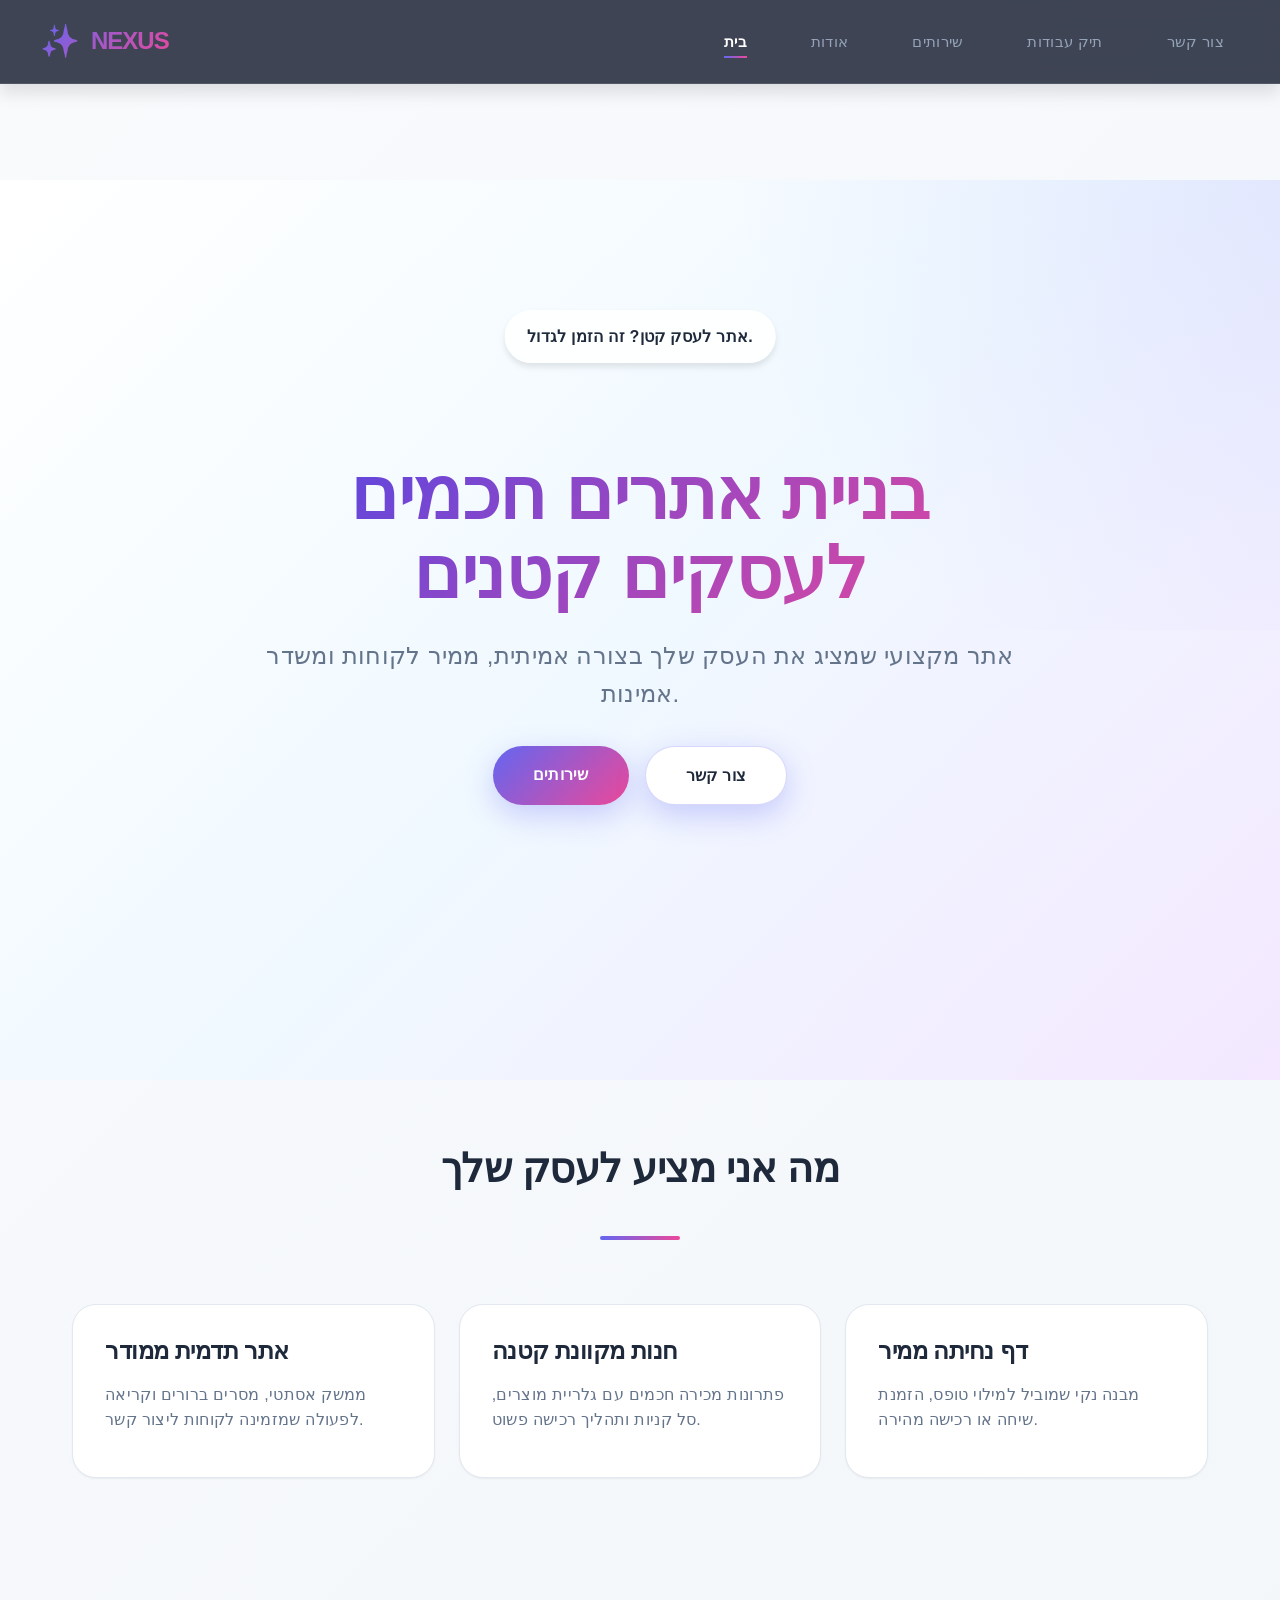
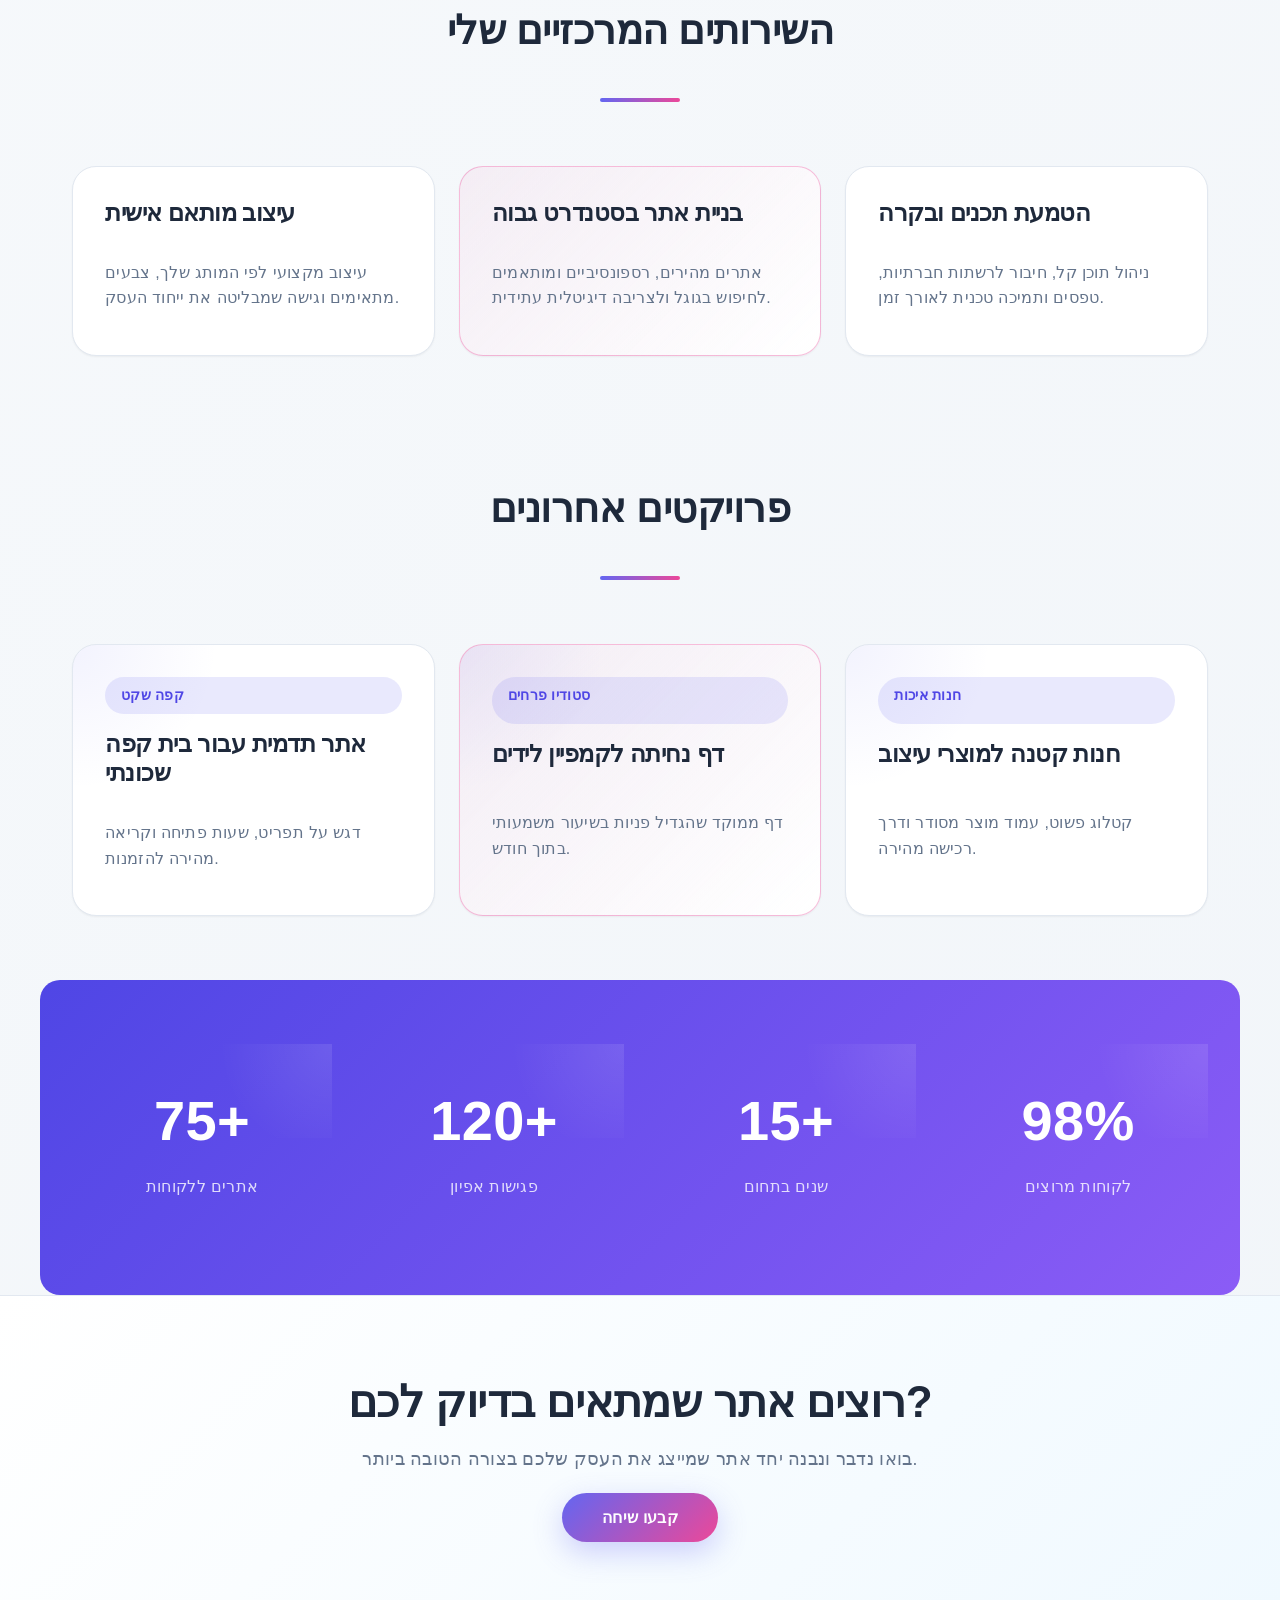
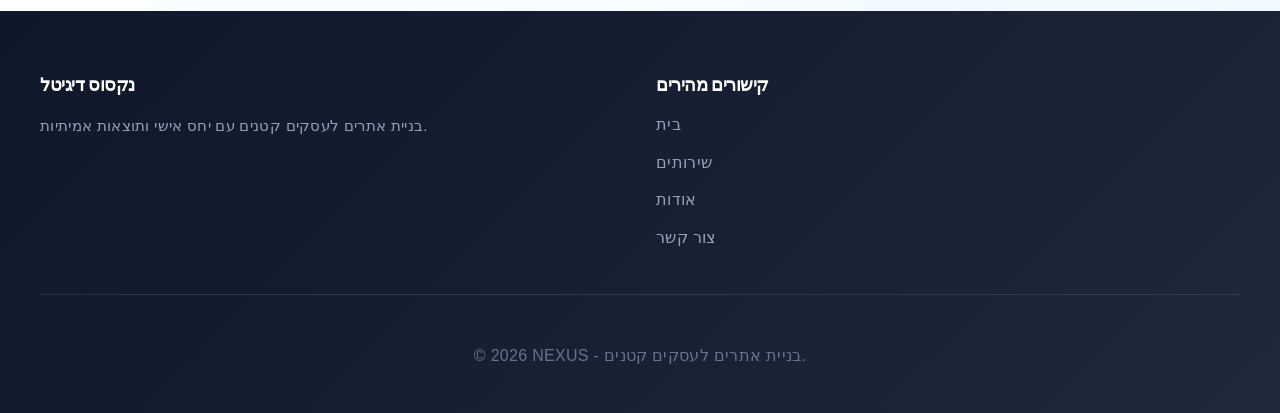
==== index.html @ fec9509f "העלאת הקוד החדש שלי" ====
﻿<!DOCTYPE html>
<html lang="he">
<head>
  <meta charset="UTF-8">
  <meta name="viewport" content="width=device-width, initial-scale=1.0">
  <title>נקסוס דיגיטל - בניית אתרים לעסקים קטנים</title>
  <link rel="stylesheet" href="a.css">
  <link rel="stylesheet" href="pages.css">
  <script defer src="script.js"></script>
</head>
<body>
  <header class="navbar">
    <div class="navbar-container">
      <div class="navbar-logo">
        <span class="logo-icon">✨</span>
        <span class="logo-text">NEXUS</span>
      </div>
      <nav class="nav-menu">
        <div class="nav-item"><a href="index.html" class="nav-link">בית</a></div>
        <div class="nav-item"><a href="about.html" class="nav-link">אודות</a></div>
        <div class="nav-item"><a href="services.html" class="nav-link">שירותים</a></div>
        <div class="nav-item"><a href="portfolio.html" class="nav-link">תיק עבודות</a></div>
        <div class="nav-item"><a href="contact.html" class="nav-link">צור קשר</a></div>
      </nav>
    </div>
  </header>

  <main class="page-content">
    <section class="hero" id="home">
      <div class="hero-content">
        <h1 class="hero-title">בניית אתרים חכמים לעסקים קטנים</h1>
        <p class="hero-subtitle">אתר מקצועי שמציג את העסק שלך בצורה אמיתית, ממיר לקוחות ומשדר אמינות.</p>
        <div class="hero-actions">
          <a href="services.html" class="hero-button">שירותים</a>
          <a href="contact.html" class="hero-button secondary">צור קשר</a>
        </div>
      </div>
      <div class="hero-badge">אתר לעסק קטן? זה הזמן לגדול.</div>
    </section>

    <section class="about-overview" id="about">
      <div class="section-title">
        <h2>מה אני מציע לעסק שלך</h2>
        <div class="title-underline"></div>
      </div>
      <div class="about-grid">
        <article class="intro-card">
          <h3>אתר תדמית ממודר</h3>
          <p>ממשק אסתטי, מסרים ברורים וקריאה לפעולה שמזמינה לקוחות ליצור קשר.</p>
        </article>
        <article class="intro-card">
          <h3>חנות מקוונת קטנה</h3>
          <p>פתרונות מכירה חכמים עם גלריית מוצרים, סל קניות ותהליך רכישה פשוט.</p>
        </article>
        <article class="intro-card">
          <h3>דף נחיתה ממיר</h3>
          <p>מבנה נקי שמוביל למילוי טופס, הזמנת שיחה או רכישה מהירה.</p>
        </article>
      </div>
    </section>

    <section class="service-packages" id="services">
      <div class="section-title">
        <h2>השירותים המרכזיים שלי</h2>
        <div class="title-underline"></div>
      </div>
      <div class="service-grid">
        <article class="service-card">
          <h3>עיצוב מותאם אישית</h3>
          <p>עיצוב מקצועי לפי המותג שלך, צבעים מתאימים וגישה שמבליטה את ייחוד העסק.</p>
        </article>
        <article class="service-card featured-card">
          <h3>בניית אתר בסטנדרט גבוה</h3>
          <p>אתרים מהירים, רספונסיביים ומותאמים לחיפוש בגוגל ולצריבה דיגיטלית עתידית.</p>
        </article>
        <article class="service-card">
          <h3>הטמעת תכנים ובקרה</h3>
          <p>ניהול תוכן קל, חיבור לרשתות חברתיות, טפסים ותמיכה טכנית לאורך זמן.</p>
        </article>
      </div>
    </section>

    <section class="project-gallery" id="portfolio">
      <div class="section-title">
        <h2>פרויקטים אחרונים</h2>
        <div class="title-underline"></div>
      </div>
      <div class="case-grid">
        <article class="case-card">
          <div class="case-badge">קפה שקט</div>
          <h3>אתר תדמית עבור בית קפה שכונתי</h3>
          <p>דגש על תפריט, שעות פתיחה וקריאה מהירה להזמנות.</p>
        </article>
        <article class="case-card featured-card">
          <div class="case-badge">סטודיו פרחים</div>
          <h3>דף נחיתה לקמפיין לידים</h3>
          <p>דף ממוקד שהגדיל פניות בשיעור משמעותי בתוך חודש.</p>
        </article>
        <article class="case-card">
          <div class="case-badge">חנות איכות</div>
          <h3>חנות קטנה למוצרי עיצוב</h3>
          <p>קטלוג פשוט, עמוד מוצר מסודר ודרך רכישה מהירה.</p>
        </article>
      </div>
    </section>

    <section class="stats">
      <div class="stat-item"><div class="stat-number">75+</div><div class="stat-label">אתרים ללקוחות</div></div>
      <div class="stat-item"><div class="stat-number">120+</div><div class="stat-label">פגישות אפיון</div></div>
      <div class="stat-item"><div class="stat-number">15+</div><div class="stat-label">שנים בתחום</div></div>
      <div class="stat-item"><div class="stat-number">98%</div><div class="stat-label">לקוחות מרוצים</div></div>
    </section>

    <section class="cta-section">
      <div class="cta-content">
        <h2>רוצים אתר שמתאים בדיוק לכם?</h2>
        <p>בואו נדבר ונבנה יחד אתר שמייצג את העסק שלכם בצורה הטובה ביותר.</p>
        <a href="contact.html" class="cta-button">קבעו שיחה</a>
      </div>
    </section>
  </main>

  <footer class="footer">
    <div class="footer-content">
      <div class="footer-section">
        <h4>נקסוס דיגיטל</h4>
        <p>בניית אתרים לעסקים קטנים עם יחס אישי ותוצאות אמיתיות.</p>
      </div>
      <div class="footer-section">
        <h4>קישורים מהירים</h4>
        <ul>
          <li><a href="index.html">בית</a></li>
          <li><a href="services.html">שירותים</a></li>
          <li><a href="about.html">אודות</a></li>
          <li><a href="contact.html">צור קשר</a></li>
        </ul>
      </div>
    </div>
    <div class="footer-bottom">
      <p>&copy; <span id="currentYear"></span> NEXUS - בניית אתרים לעסקים קטנים.</p>
    </div>
  </footer>
</body>
</html>
---- a.css ----
/* ============================================================================
   NEXUS - Advanced Web Design CSS (~1050 lines)
   Modern, Sophisticated, Production-Grade Styling
   ============================================================================ */

/* Root Variables & Colors */
:root {
  --primary-color: #6366f1;
  --primary-light: #818cf8;
  --primary-dark: #4f46e5;
  --secondary-color: #ec4899;
  --tertiary-color: #8b5cf6;
  --success-color: #10b981;
  --warning-color: #f59e0b;
  --danger-color: #ef4444;
  --dark-bg: #0f172a;
  --darker-bg: #020617;
  --light-bg: #f8fafc;
  --text-primary: #1e293b;
  --text-secondary: #64748b;
  --text-light: #94a3b8;
  --border-color: #e2e8f0;
  --shadow-sm: 0 1px 2px rgba(0, 0, 0, 0.05);
  --shadow-md: 0 4px 6px rgba(0, 0, 0, 0.1);
  --shadow-lg: 0 10px 15px rgba(0, 0, 0, 0.1);
  --shadow-xl: 0 20px 25px rgba(0, 0, 0, 0.1);
  --shadow-2xl: 0 25px 50px rgba(0, 0, 0, 0.15);
  --transition-fast: 150ms cubic-bezier(0.4, 0, 0.2, 1);
  --transition-base: 250ms cubic-bezier(0.4, 0, 0.2, 1);
  --transition-slow: 350ms cubic-bezier(0.4, 0, 0.2, 1);
}

/* Base Styles & Resets */
* {
  margin: 0;
  padding: 0;
  box-sizing: border-box;
}

html {
  scroll-behavior: smooth;
  overflow-x: hidden;
}

body {
  font-family: -apple-system, BlinkMacSystemFont, 'Segoe UI', 'Roboto', 'Oxygen', 'Ubuntu', 'Cantarell', sans-serif;
  -webkit-font-smoothing: antialiased;
  -moz-osx-font-smoothing: grayscale;
  background: linear-gradient(135deg, #f8fafc 0%, #f1f5f9 100%);
  color: var(--text-primary);
  line-height: 1.6;
  letter-spacing: 0.3px;
  overflow-x: hidden;
}

/* Typography */
h1, h2, h3, h4, h5, h6 {
  font-weight: 700;
  line-height: 1.2;
  letter-spacing: -0.5px;
  margin-bottom: 1rem;
  color: var(--text-primary);
}

h1 {
  font-size: clamp(2rem, 5vw, 3.5rem);
  background: linear-gradient(135deg, var(--primary-dark) 0%, var(--secondary-color) 100%);
  -webkit-background-clip: text;
  -webkit-text-fill-color: transparent;
  background-clip: text;
}

h2 {
  font-size: clamp(1.75rem, 4vw, 2.5rem);
  color: var(--text-primary);
}

h3 {
  font-size: 1.5rem;
  color: var(--text-primary);
}

p {
  font-size: 1rem;
  color: var(--text-secondary);
  margin-bottom: 0.75rem;
}

a {
  color: var(--primary-color);
  text-decoration: none;
  transition: all var(--transition-fast);
}

a:hover {
  color: var(--primary-dark);
  text-decoration: underline;
}

/* Navbar Styling */
.navbar {
  position: fixed;
  top: 0;
  left: 0;
  right: 0;
  z-index: 1000;
  background: rgba(15, 23, 42, 0.8);
  backdrop-filter: blur(10px);
  border-bottom: 1px solid rgba(255, 255, 255, 0.1);
  padding: 1rem 2rem;
  box-shadow: var(--shadow-lg);
}

.navbar-container {
  max-width: 1200px;
  margin: 0 auto;
  display: flex;
  justify-content: space-between;
  align-items: center;
  gap: 3rem;
}

.navbar-logo {
  display: flex;
  align-items: center;
  gap: 0.75rem;
  font-size: 1.5rem;
  font-weight: 800;
  color: white;
  letter-spacing: -1px;
  text-transform: uppercase;
  background: linear-gradient(135deg, #6366f1, #ec4899);
  -webkit-background-clip: text;
  -webkit-text-fill-color: transparent;
  background-clip: text;
}

.logo-icon {
  font-size: 2rem;
  animation: float 3s ease-in-out infinite;
}

@keyframes float {
  0%, 100% { transform: translateY(0px); }
  50% { transform: translateY(-10px); }
}

.nav-menu {
  display: flex;
  gap: 2rem;
  align-items: center;
  flex-wrap: wrap;
}

.nav-item {
  position: relative;
}

.nav-link {
  color: #94a3b8;
  font-weight: 500;
  font-size: 0.95rem;
  transition: all var(--transition-fast);
  position: relative;
  padding: 0.5rem 1rem;
}

.nav-link::after {
  content: '';
  position: absolute;
  bottom: 0;
  left: 1rem;
  width: 0;
  height: 2px;
  background: linear-gradient(90deg, var(--primary-color), var(--secondary-color));
  transition: width var(--transition-base);
}

.nav-link:hover {
  color: white;
}

.nav-link:hover::after {
  width: calc(100% - 2rem);
}

.nav-link.active-link {
  color: white;
  font-weight: 700;
}

.nav-link.active-link::after {
  width: calc(100% - 2rem);
}

/* Hero Section */
.hero {
  min-height: 100vh;
  display: flex;
  align-items: center;
  justify-content: center;
  padding: 4rem 2rem;
  margin-top: 60px;
  position: relative;
  overflow: hidden;
  background: linear-gradient(135deg, #ffffff 0%, #f0f9ff 50%, #f3e8ff 100%);
}

.hero::before {
  content: '';
  position: absolute;
  top: -50%;
  right: -50%;
  width: 100%;
  height: 100%;
  background: radial-gradient(circle, rgba(99, 102, 241, 0.1) 0%, transparent 70%);
  animation: pulse-bg 15s ease-in-out infinite;
}

@keyframes pulse-bg {
  0%, 100% { transform: scale(1); }
  50% { transform: scale(1.05); }
}

.hero-background {
  position: absolute;
  width: 100%;
  height: 100%;
  top: 0;
  left: 0;
  z-index: 0;
  overflow: hidden;
}

.hero-blob {
  position: absolute;
  border-radius: 40% 60% 70% 30% / 40% 50% 60% 50%;
  opacity: 0.3;
  filter: blur(20px);
  animation: blob-animation 8s infinite;
}

.blob-1 {
  width: 400px;
  height: 400px;
  background: #6366f1;
  top: -100px;
  right: 10%;
  animation-delay: 0s;
}

.blob-2 {
  width: 350px;
  height: 350px;
  background: #ec4899;
  bottom: -80px;
  left: 10%;
  animation-delay: 2s;
  animation-direction: reverse;
}

.blob-3 {
  width: 300px;
  height: 300px;
  background: #8b5cf6;
  bottom: 20%;
  right: 20%;
  animation-delay: 4s;
}

@keyframes blob-animation {
  0%, 100% { transform: scale(1) rotate(0deg); }
  25% { transform: scale(1.1) rotate(90deg); }
  50% { transform: scale(0.9) rotate(180deg); }
  75% { transform: scale(1.05) rotate(270deg); }
}

.hero-content {
  position: relative;
  z-index: 1;
  text-align: center;
  max-width: 800px;
}

.hero-title {
  font-size: clamp(2.5rem, 6vw, 4.5rem);
  font-weight: 800;
  margin-bottom: 1.5rem;
  line-height: 1.1;
  animation: slideInUp 800ms ease-out;
}

.hero-subtitle {
  font-size: clamp(1.1rem, 2.5vw, 1.5rem);
  color: var(--text-secondary);
  margin-bottom: 2rem;
  animation: slideInUp 800ms ease-out 200ms backwards;
}

.hero-button {
  padding: 1rem 2.5rem;
  font-size: 1rem;
  font-weight: 600;
  border: none;
  border-radius: 50px;
  background: linear-gradient(135deg, var(--primary-color), var(--secondary-color));
  color: white;
  cursor: pointer;
  transition: all var(--transition-base);
  box-shadow: 0 10px 30px rgba(99, 102, 241, 0.3);
  animation: slideInUp 800ms ease-out 400ms backwards;
  position: relative;
  overflow: hidden;
}

.hero-button::before {
  content: '';
  position: absolute;
  top: 0;
  left: -100%;
  width: 100%;
  height: 100%;
  background: rgba(255, 255, 255, 0.1);
  transition: left var(--transition-base);
  z-index: -1;
}

.hero-button:hover::before {
  left: 100%;
}

.hero-button:hover {
  transform: translateY(-3px);
  box-shadow: 0 15px 40px rgba(99, 102, 241, 0.4);
}

.hero-button:active {
  transform: translateY(-1px);
}

@keyframes slideInUp {
  from {
    opacity: 0;
    transform: translateY(30px);
  }
  to {
    opacity: 1;
    transform: translateY(0);
  }
}

/* Features Section */
.features {
  padding: 6rem 2rem;
  max-width: 1200px;
  margin: 0 auto;
  background: white;
}

.section-title {
  text-align: center;
  margin-bottom: 4rem;
}

.section-title h2 {
  position: relative;
  display: inline-block;
  padding-bottom: 1rem;
}

.title-underline {
  height: 4px;
  width: 80px;
  background: linear-gradient(90deg, var(--primary-color), var(--secondary-color));
  margin: 0.75rem auto;
  border-radius: 2px;
  animation: slideInRight 600ms ease-out;
}

@keyframes slideInRight {
  from {
    width: 0;
    opacity: 0;
  }
  to {
    width: 80px;
    opacity: 1;
  }
}

.features-grid {
  display: grid;
  grid-template-columns: repeat(auto-fit, minmax(250px, 1fr));
  gap: 2.5rem;
}

.feature-card {
  background: linear-gradient(135deg, #ffffff 0%, #f8fafc 100%);
  padding: 2.5rem;
  border-radius: 16px;
  border: 1px solid #e2e8f0;
  transition: all var(--transition-base);
  position: relative;
  overflow: hidden;
  cursor: pointer;
}

.feature-card::before {
  content: '';
  position: absolute;
  top: 0;
  left: 0;
  right: 0;
  height: 4px;
  background: linear-gradient(90deg, var(--primary-color), var(--secondary-color));
  transform: scaleX(0);
  transform-origin: left;
  transition: transform var(--transition-base);
}

.feature-card:hover::before {
  transform: scaleX(1);
}

.feature-card:hover {
  transform: translateY(-8px);
  border-color: var(--primary-light);
  box-shadow: 0 20px 40px rgba(99, 102, 241, 0.15);
}

.feature-icon {
  font-size: 3rem;
  margin-bottom: 1rem;
  display: inline-block;
  animation: bounce 2s infinite;
}

.feature-card:nth-child(1) .feature-icon { animation-delay: 0s; }
.feature-card:nth-child(2) .feature-icon { animation-delay: 0.2s; }
.feature-card:nth-child(3) .feature-icon { animation-delay: 0.4s; }
.feature-card:nth-child(4) .feature-icon { animation-delay: 0.6s; }

@keyframes bounce {
  0%, 100% { transform: translateY(0); }
  50% { transform: translateY(-10px); }
}

.feature-card h3 {
  margin-bottom: 0.75rem;
  color: var(--text-primary);
}

.feature-hover-effect {
  position: absolute;
  top: 0;
  left: 0;
  width: 100%;
  height: 100%;
  background: radial-gradient(circle, rgba(99, 102, 241, 0.05) 0%, transparent 70%);
  opacity: 0;
  transition: opacity var(--transition-base);
  pointer-events: none;
}

.feature-card:hover .feature-hover-effect {
  opacity: 1;
}

/* Projects Section */
.projects {
  padding: 6rem 2rem;
  max-width: 1200px;
  margin: 0 auto;
  background: linear-gradient(135deg, #f8fafc 0%, #f1f5f9 100%);
}

.projects-container {
  display: grid;
  grid-template-columns: repeat(auto-fit, minmax(300px, 1fr));
  gap: 2rem;
}

.project-card {
  background: white;
  border-radius: 16px;
  overflow: hidden;
  box-shadow: var(--shadow-md);
  transition: all var(--transition-base);
  border: 1px solid #e2e8f0;
}

.project-card:hover {
  transform: translateY(-12px);
  box-shadow: var(--shadow-2xl);
}

.project-image {
  width: 100%;
  height: 200px;
  overflow: hidden;
  background: linear-gradient(135deg, #f3e8ff, #e0e7ff);
  position: relative;
}

.project-image img {
  width: 100%;
  height: 100%;
  object-fit: cover;
  transition: transform var(--transition-base);
}

.project-card:hover .project-image img {
  transform: scale(1.1) rotate(2deg);
}

.project-info {
  padding: 2rem;
}

.project-info h3 {
  margin-bottom: 0.75rem;
}

.project-tags {
  display: flex;
  gap: 0.5rem;
  flex-wrap: wrap;
  margin-top: 1rem;
}

.tag {
  display: inline-block;
  padding: 0.4rem 0.8rem;
  background: linear-gradient(135deg, rgba(99, 102, 241, 0.1), rgba(236, 72, 153, 0.1));
  color: var(--primary-color);
  border-radius: 20px;
  font-size: 0.85rem;
  font-weight: 500;
  border: 1px solid rgba(99, 102, 241, 0.2);
  transition: all var(--transition-fast);
}

.tag:hover {
  background: linear-gradient(135deg, var(--primary-color), var(--secondary-color));
  color: white;
  border-color: transparent;
}

/* Stats Section */
.stats {
  padding: 4rem 2rem;
  background: linear-gradient(135deg, var(--primary-dark) 0%, var(--tertiary-color) 100%);
  display: grid;
  grid-template-columns: repeat(auto-fit, minmax(200px, 1fr));
  gap: 2rem;
  max-width: 1200px;
  margin: 0 auto;
  border-radius: 20px;
}

.stat-item {
  text-align: center;
  padding: 2rem;
  position: relative;
  overflow: hidden;
}

.stat-item::before {
  content: '';
  position: absolute;
  top: -50%;
  right: -50%;
  width: 100%;
  height: 100%;
  background: radial-gradient(circle, rgba(255, 255, 255, 0.1) 0%, transparent 70%);
  animation: shimmer 3s infinite;
}

@keyframes shimmer {
  0% { transform: translate(0, 0); }
  100% { transform: translate(50%, 50%); }
}

.stat-number {
  font-size: clamp(2.5rem, 5vw, 3.5rem);
  font-weight: 800;
  color: white;
  margin-bottom: 0.5rem;
  position: relative;
  z-index: 1;
}

.stat-label {
  font-size: 1rem;
  color: rgba(255, 255, 255, 0.8);
  position: relative;
  z-index: 1;
}

/* CTA Section */
.cta-section {
  padding: 5rem 2rem;
  text-align: center;
  background: linear-gradient(135deg, #ffffff 0%, #f0f9ff 100%);
  border-top: 1px solid #e2e8f0;
}

.cta-content h2 {
  font-size: clamp(1.75rem, 4vw, 2.75rem);
  margin-bottom: 1rem;
}

.cta-content p {
  font-size: 1.1rem;
  margin-bottom: 2rem;
  color: var(--text-secondary);
}

.cta-button {
  padding: 1rem 2.5rem;
  font-size: 1rem;
  font-weight: 600;
  border: none;
  border-radius: 50px;
  background: linear-gradient(135deg, var(--primary-color), var(--secondary-color));
  color: white;
  cursor: pointer;
  transition: all var(--transition-base);
  box-shadow: 0 10px 30px rgba(99, 102, 241, 0.3);
  position: relative;
  overflow: hidden;
}

.cta-button::after {
  content: '';
  position: absolute;
  top: 50%;
  left: 50%;
  width: 0;
  height: 0;
  background: rgba(255, 255, 255, 0.2);
  border-radius: 50%;
  transform: translate(-50%, -50%);
  transition: width 0.6s, height 0.6s;
}

.cta-button:hover::after {
  width: 300px;
  height: 300px;
}

.cta-button:hover {
  transform: translateY(-3px);
  box-shadow: 0 15px 40px rgba(99, 102, 241, 0.4);
}

/* Footer */
.footer {
  background: linear-gradient(135deg, #0f172a 0%, #1e293b 100%);
  color: #cbd5e1;
  padding: 4rem 2rem 2rem;
}

.footer-content {
  max-width: 1200px;
  margin: 0 auto;
  display: grid;
  grid-template-columns: repeat(auto-fit, minmax(250px, 1fr));
  gap: 2rem;
  margin-bottom: 2rem;
  border-bottom: 1px solid rgba(255, 255, 255, 0.1);
  padding-bottom: 2rem;
}

.footer-section h4 {
  color: white;
  margin-bottom: 1rem;
  font-size: 1.1rem;
}

.footer-section p {
  color: #94a3b8;
  font-size: 0.95rem;
  line-height: 1.8;
}

.footer-section ul {
  list-style: none;
}

.footer-section ul li {
  margin-bottom: 0.75rem;
}

.footer-section a {
  color: #94a3b8;
  transition: color var(--transition-fast);
}

.footer-section a:hover {
  color: white;
}

.social-links {
  display: flex;
  gap: 1rem;
  flex-wrap: wrap;
}

.social-link {
  display: inline-block;
  padding: 0.5rem 1rem;
  background: rgba(255, 255, 255, 0.1);
  border-radius: 20px;
  transition: all var(--transition-fast);
}

.social-link:hover {
  background: var(--primary-color);
  color: white;
  transform: translateY(-2px);
}

.footer-bottom {
  text-align: center;
  max-width: 1200px;
  margin: 0 auto;
  padding-top: 1rem;
  color: #64748b;
  font-size: 0.9rem;
}

/* Responsive Design */
@media (max-width: 768px) {
  .navbar {
    padding: 1rem;
  }

  .navbar-container {
    gap: 1rem;
    flex-direction: column;
  }

  .nav-menu {
    gap: 1rem;
    justify-content: center;
  }

  .nav-link {
    padding: 0.4rem 0.8rem;
  }

  .hero {
    padding: 2rem;
    margin-top: 80px;
  }

  .hero-button, .cta-button {
    padding: 0.8rem 2rem;
    font-size: 0.95rem;
  }

  .features, .projects {
    padding: 3rem 1rem;
  }

  .features-grid {
    gap: 1.5rem;
  }

  .projects-container {
    grid-template-columns: 1fr;
  }

  .stats {
    grid-template-columns: repeat(2, 1fr);
    gap: 1rem;
  }

  .stat-number {
    font-size: 2rem;
  }
}

@media (max-width: 480px) {
  .navbar {
    position: relative;
    z-index: 100;
  }

  .hero {
    margin-top: 0;
    min-height: auto;
    padding: 2rem 1rem;
  }

  .hero-title {
    font-size: 1.75rem;
  }

  .hero-subtitle {
    font-size: 1rem;
  }

  .section-title h2 {
    font-size: 1.5rem;
  }

  .features-grid {
    grid-template-columns: 1fr;
  }

  .nav-menu {
    flex-direction: column;
    gap: 0.75rem;
  }

  .stats {
    grid-template-columns: repeat(2, 1fr);
    padding: 2rem 1rem;
  }

  .stat-number {
    font-size: 1.5rem;
  }

  .stat-label {
    font-size: 0.85rem;
  }
}

/* Utility Classes */
.container {
  max-width: 1200px;
  margin: 0 auto;
  padding: 0 2rem;
}

.text-center {
  text-align: center;
}

.text-right {
  text-align: right;
}

.text-left {
  text-align: left;
}

.mt-1 { margin-top: 0.5rem; }
.mt-2 { margin-top: 1rem; }
.mt-3 { margin-top: 1.5rem; }
.mt-4 { margin-top: 2rem; }
.mt-5 { margin-top: 3rem; }

.mb-1 { margin-bottom: 0.5rem; }
.mb-2 { margin-bottom: 1rem; }
.mb-3 { margin-bottom: 1.5rem; }
.mb-4 { margin-bottom: 2rem; }
.mb-5 { margin-bottom: 3rem; }

.p-1 { padding: 0.5rem; }
.p-2 { padding: 1rem; }
.p-3 { padding: 1.5rem; }
.p-4 { padding: 2rem; }
.p-5 { padding: 3rem; }

.rounded { border-radius: 8px; }
.rounded-lg { border-radius: 12px; }
.rounded-xl { border-radius: 16px; }
.rounded-full { border-radius: 9999px; }

.shadow-sm { box-shadow: var(--shadow-sm); }
.shadow { box-shadow: var(--shadow-md); }
.shadow-lg { box-shadow: var(--shadow-lg); }
.shadow-xl { box-shadow: var(--shadow-xl); }

.opacity-50 { opacity: 0.5; }
.opacity-75 { opacity: 0.75; }
.opacity-100 { opacity: 1; }

/* Animations */
@keyframes fadeIn {
  from { opacity: 0; }
  to { opacity: 1; }
}

@keyframes slideIn {
  from { transform: translateX(-20px); opacity: 0; }
  to { transform: translateX(0); opacity: 1; }
}

@keyframes pulse {
  0%, 100% { opacity: 1; }
  50% { opacity: 0.5; }
}

@keyframes spin {
  from { transform: rotate(0deg); }
  to { transform: rotate(360deg); }
}

.animate-fade { animation: fadeIn 600ms ease-out; }
.animate-slide { animation: slideIn 600ms ease-out; }
.animate-pulse { animation: pulse 2s cubic-bezier(0.4, 0, 0.6, 1) infinite; }

/* Scrollbar Styling */
::-webkit-scrollbar {
  width: 12px;
  height: 12px;
}

::-webkit-scrollbar-track {
  background: #f1f5f9;
}

::-webkit-scrollbar-thumb {
  background: linear-gradient(135deg, var(--primary-color), var(--secondary-color));
  border-radius: 10px;
}

::-webkit-scrollbar-thumb:hover {
  background: var(--primary-dark);
}
---- pages.css ----
/* Additional page-specific styles for NEXUS portfolio site */

.page-content {
  padding-top: 120px;
}

.hero-alt {
  min-height: 80vh;
  display: grid;
  align-items: center;
  padding: 5rem 2rem;
  background: radial-gradient(circle at top left, rgba(99, 102, 241, 0.14), transparent 30%),
              radial-gradient(circle at bottom right, rgba(236, 72, 153, 0.14), transparent 30%),
              linear-gradient(180deg, #ffffff 0%, #eef2ff 100%);
}

.hero-badge {
  position: absolute;
  top: 130px;
  left: 50%;
  transform: translateX(-50%);
  background: rgba(255, 255, 255, 0.95);
  color: var(--text-primary);
  padding: 0.85rem 1.4rem;
  border-radius: 999px;
  font-weight: 700;
  box-shadow: var(--shadow-md);
}

.hero-actions {
  display: flex;
  justify-content: center;
  gap: 1rem;
  flex-wrap: wrap;
  margin-top: 2rem;
}

.hero-button.secondary {
  background: white;
  color: var(--text-primary);
  border: 1px solid rgba(99, 102, 241, 0.25);
}

.hero-button.secondary:hover {
  background: rgba(99, 102, 241, 0.07);
}

.about-overview,
.service-packages,
.project-gallery,
.approach-section,
.contact-section,
.values-section,
.testimonial-section {
  padding: 4rem 2rem;
  max-width: 1200px;
  margin: 0 auto;
}

.about-grid,
.values-grid,
.service-grid,
.approach-grid,
.case-grid,
.testimonial-grid,
.contact-grid {
  display: grid;
  gap: 1.5rem;
}

.about-grid {
  grid-template-columns: repeat(auto-fit, minmax(250px, 1fr));
}

.intro-card,
.service-card,
.case-card,
.value-card,
.testimonial-card,
.contact-info-card {
  background: white;
  border-radius: 24px;
  padding: 2rem;
  box-shadow: var(--shadow-sm);
  border: 1px solid #e2e8f0;
}

.intro-card h3,
.service-card h3,
.case-card h3,
.value-card h3,
.contact-info-card h3 {
  margin-bottom: 1rem;
}

.values-grid {
  grid-template-columns: repeat(auto-fit, minmax(220px, 1fr));
}

.value-card {
  min-height: 170px;
}

.service-grid {
  grid-template-columns: repeat(auto-fit, minmax(250px, 1fr));
}

.service-card {
  display: flex;
  flex-direction: column;
  gap: 1rem;
  transition: transform var(--transition-base), box-shadow var(--transition-base);
}

.service-card:hover {
  transform: translateY(-10px);
  box-shadow: var(--shadow-lg);
}

.featured-card {
  border-color: rgba(236, 72, 153, 0.35);
  background: linear-gradient(135deg, rgba(236, 72, 153, 0.06), white 100%);
}

.service-list {
  list-style: none;
  padding: 0;
  color: var(--text-secondary);
  display: grid;
  gap: 0.5rem;
}

.service-list li::before {
  content: '•';
  color: var(--primary-color);
  display: inline-block;
  width: 1rem;
}

.approach-grid {
  grid-template-columns: repeat(auto-fit, minmax(220px, 1fr));
}

.approach-step {
  background: linear-gradient(135deg, #ffffff, #eef2ff);
  border-radius: 22px;
  padding: 2rem;
  border: 1px solid rgba(99, 102, 241, 0.12);
  position: relative;
}

.approach-step span {
  display: inline-flex;
  align-items: center;
  justify-content: center;
  width: 46px;
  height: 46px;
  border-radius: 50%;
  background: linear-gradient(135deg, var(--primary-color), var(--secondary-color));
  color: white;
  font-weight: 700;
  margin-bottom: 1rem;
}

.project-gallery .case-grid {
  grid-template-columns: repeat(auto-fit, minmax(240px, 1fr));
}

.case-card {
  display: grid;
  gap: 1rem;
  position: relative;
  overflow: hidden;
}

.case-card::before {
  content: '';
  position: absolute;
  top: 0;
  left: 0;
  width: 100%;
  height: 100%;
  background: radial-gradient(circle at top left, rgba(99, 102, 241, 0.08), transparent 32%);
  pointer-events: none;
}

.case-badge {
  display: inline-block;
  padding: 0.45rem 1rem;
  border-radius: 999px;
  background: rgba(99, 102, 241, 0.14);
  color: var(--primary-dark);
  font-size: 0.9rem;
  font-weight: 700;
}

.case-tags {
  display: flex;
  gap: 0.5rem;
  flex-wrap: wrap;
}

.contact-grid {
  grid-template-columns: 1.3fr 1fr;
  align-items: start;
}

.contact-form {
  display: grid;
  gap: 1rem;
  background: #ffffff;
  border-radius: 24px;
  padding: 2rem;
  border: 1px solid #e2e8f0;
}

.contact-form label {
  font-weight: 600;
  color: var(--text-primary);
}

.contact-form input,
.contact-form textarea {
  width: 100%;
  border: 1px solid #cbd5e1;
  border-radius: 18px;
  padding: 1rem;
  font-size: 1rem;
  color: var(--text-primary);
  transition: border-color var(--transition-fast), box-shadow var(--transition-fast);
}

.contact-form input:focus,
.contact-form textarea:focus {
  outline: none;
  border-color: var(--primary-light);
  box-shadow: 0 0 0 4px rgba(99, 102, 241, 0.12);
}

.contact-info-card {
  display: flex;
  flex-direction: column;
  gap: 1rem;
  justify-content: center;
}

.contact-info-card h3 {
  font-size: 1.4rem;
}

.contact-cta {
  padding: 1.25rem;
  background: linear-gradient(135deg, rgba(236, 72, 153, 0.1), rgba(99, 102, 241, 0.1));
  border-radius: 20px;
}

.form-status {
  color: var(--success-color);
  font-weight: 600;
  min-height: 1.5rem;
}

.testimonial-grid {
  grid-template-columns: repeat(auto-fit, minmax(280px, 1fr));
}

.testimonial-card {
  background: linear-gradient(135deg, rgba(236, 72, 153, 0.08), rgba(99, 102, 241, 0.08));
  border: 1px solid rgba(99, 102, 241, 0.14);
}

.testimonial-card p {
  font-size: 1rem;
  margin-bottom: 1rem;
  color: var(--text-secondary);
}

.testimonial-card span {
  color: var(--text-primary);
  font-weight: 700;
}

@media (max-width: 860px) {
  .contact-grid {
    grid-template-columns: 1fr;
  }

  .hero-badge {
    position: static;
    transform: none;
    margin: 2rem auto 0;
  }
}

@media (max-width: 640px) {
  .page-content {
    padding-top: 100px;
  }

  .about-grid,
  .values-grid,
  .service-grid,
  .approach-grid,
  .case-grid,
  .testimonial-grid {
    grid-template-columns: 1fr;
  }

  .hero-alt {
    padding: 4rem 1.25rem;
  }

  .hero-actions {
    flex-direction: column;
    align-items: center;
  }
}
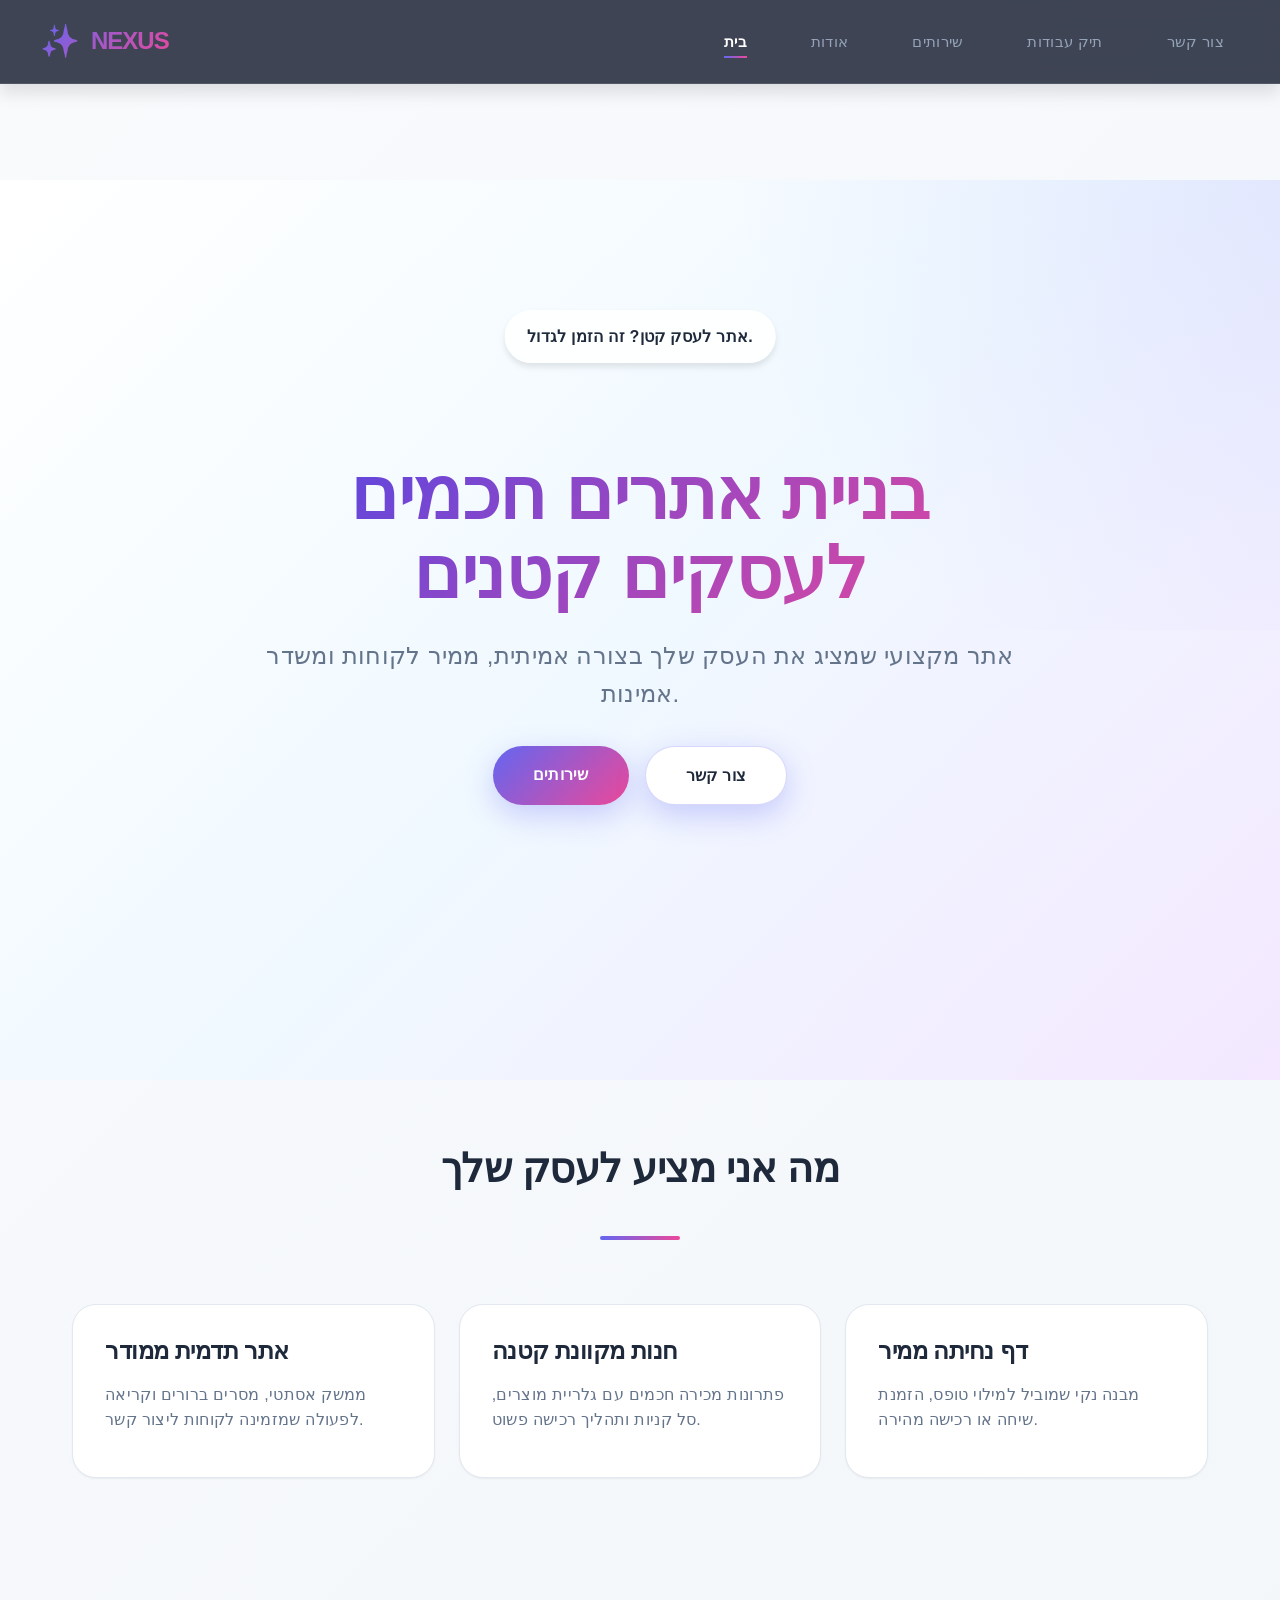
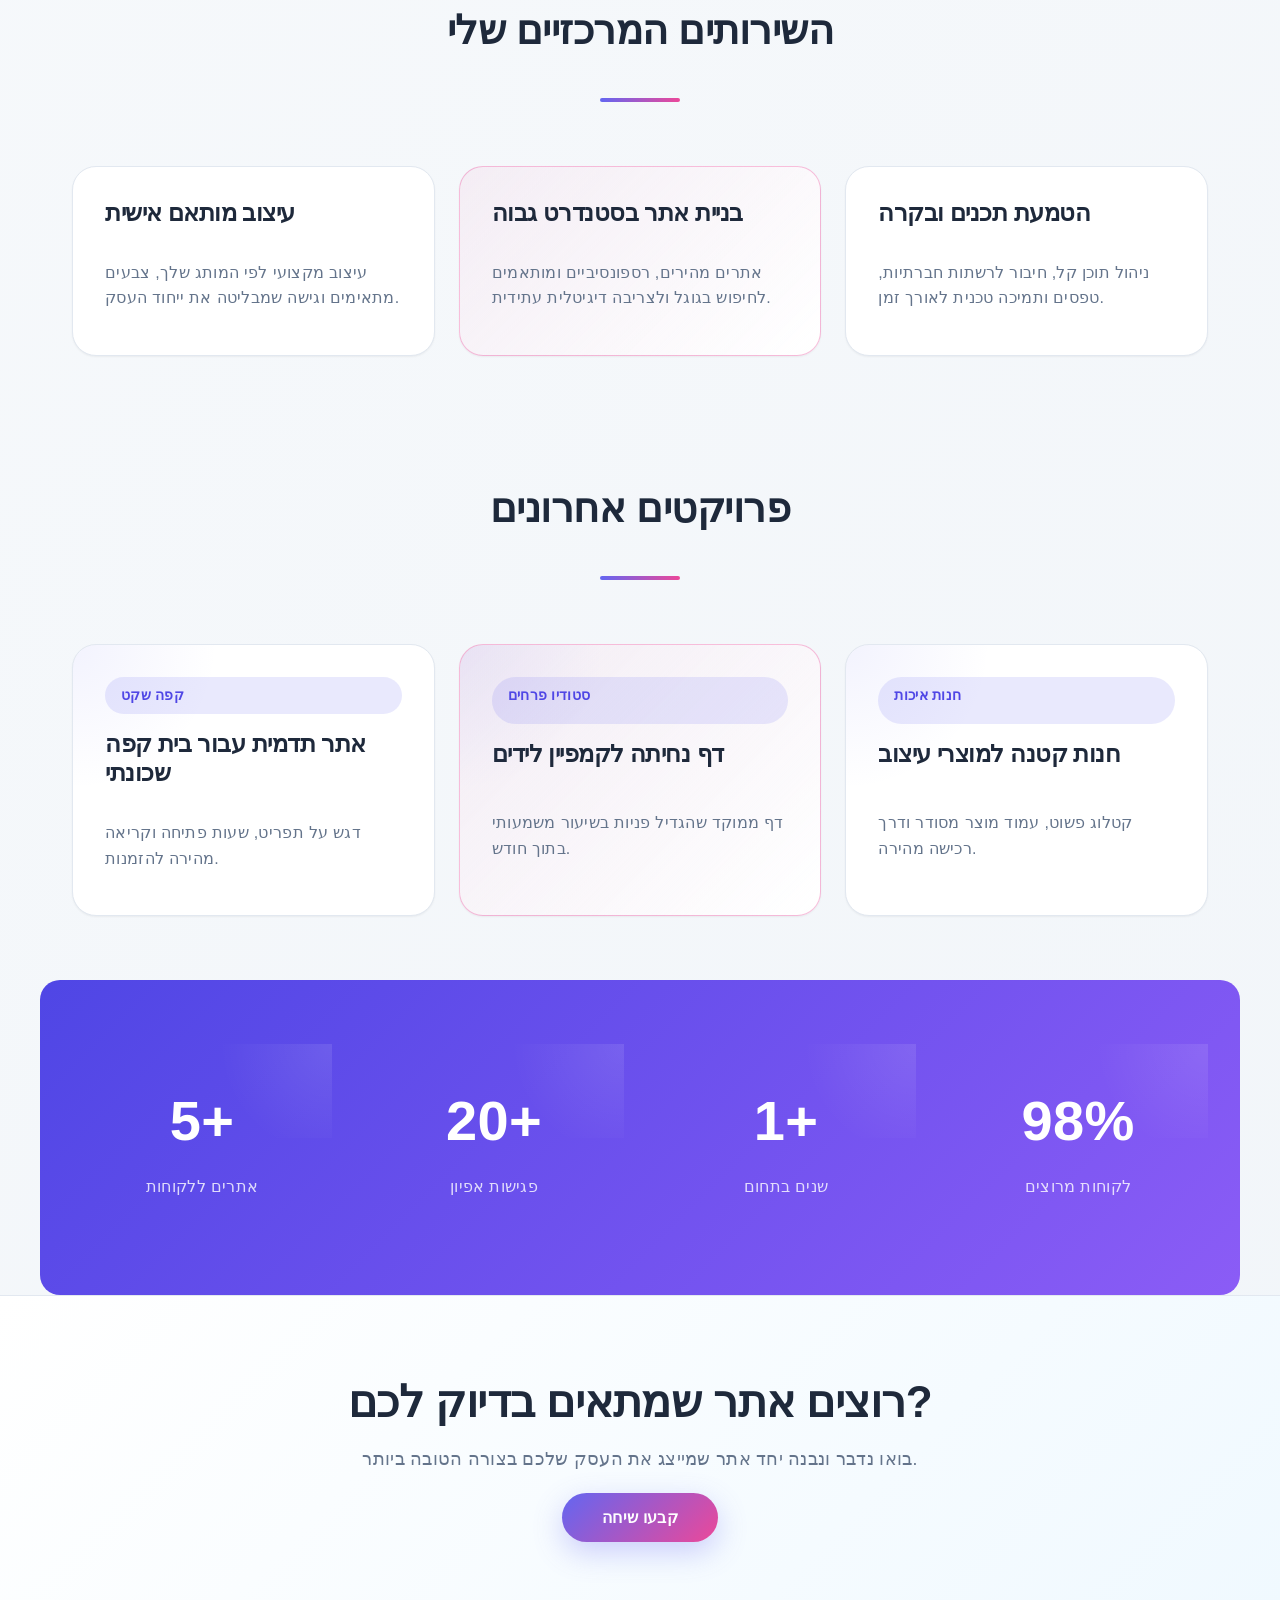
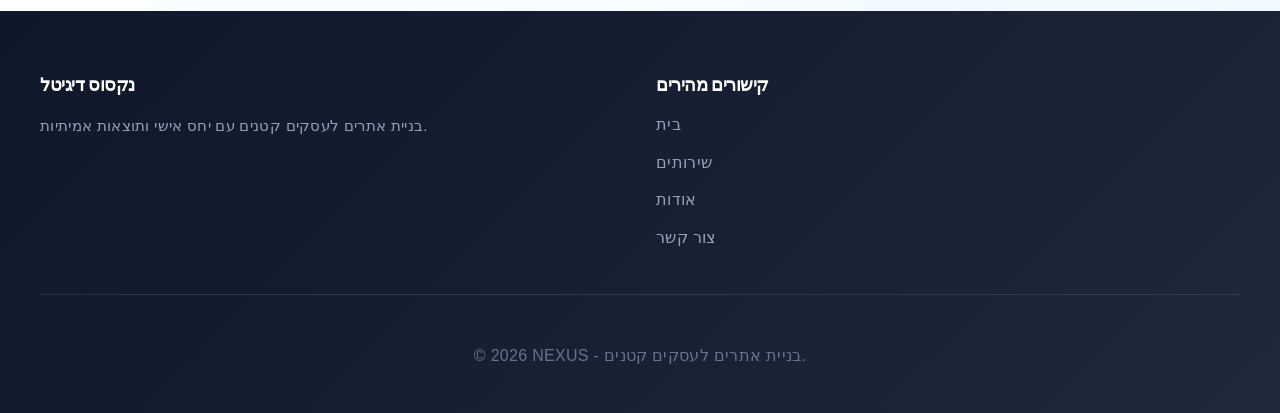
==== commit e328ac29: "a" ====
--- a/index.html
+++ b/index.html
@@ -105,9 +105,9 @@
     </section>
 
     <section class="stats">
-      <div class="stat-item"><div class="stat-number">75+</div><div class="stat-label">אתרים ללקוחות</div></div>
-      <div class="stat-item"><div class="stat-number">120+</div><div class="stat-label">פגישות אפיון</div></div>
-      <div class="stat-item"><div class="stat-number">15+</div><div class="stat-label">שנים בתחום</div></div>
+      <div class="stat-item"><div class="stat-number">5+</div><div class="stat-label">אתרים ללקוחות</div></div>
+      <div class="stat-item"><div class="stat-number">20+</div><div class="stat-label">פגישות אפיון</div></div>
+      <div class="stat-item"><div class="stat-number">1+</div><div class="stat-label">שנים בתחום</div></div>
       <div class="stat-item"><div class="stat-number">98%</div><div class="stat-label">לקוחות מרוצים</div></div>
     </section>
 
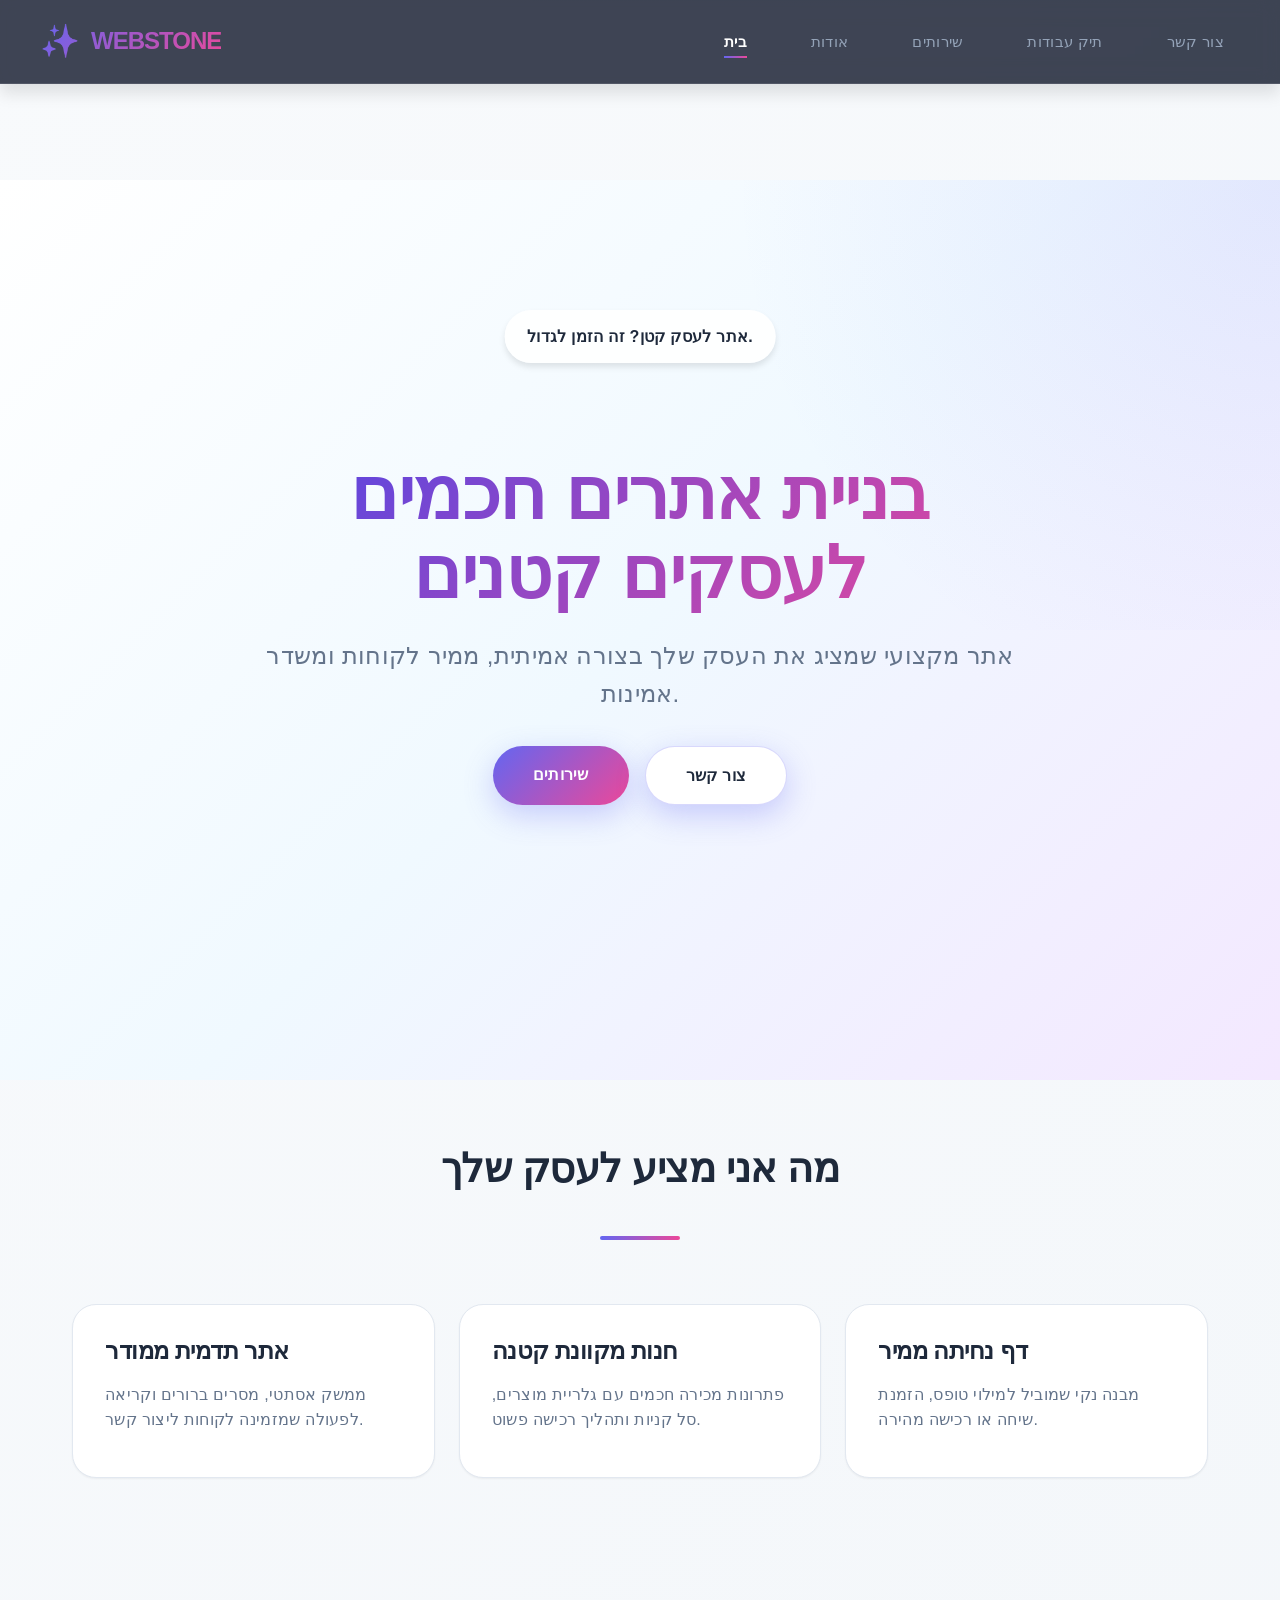
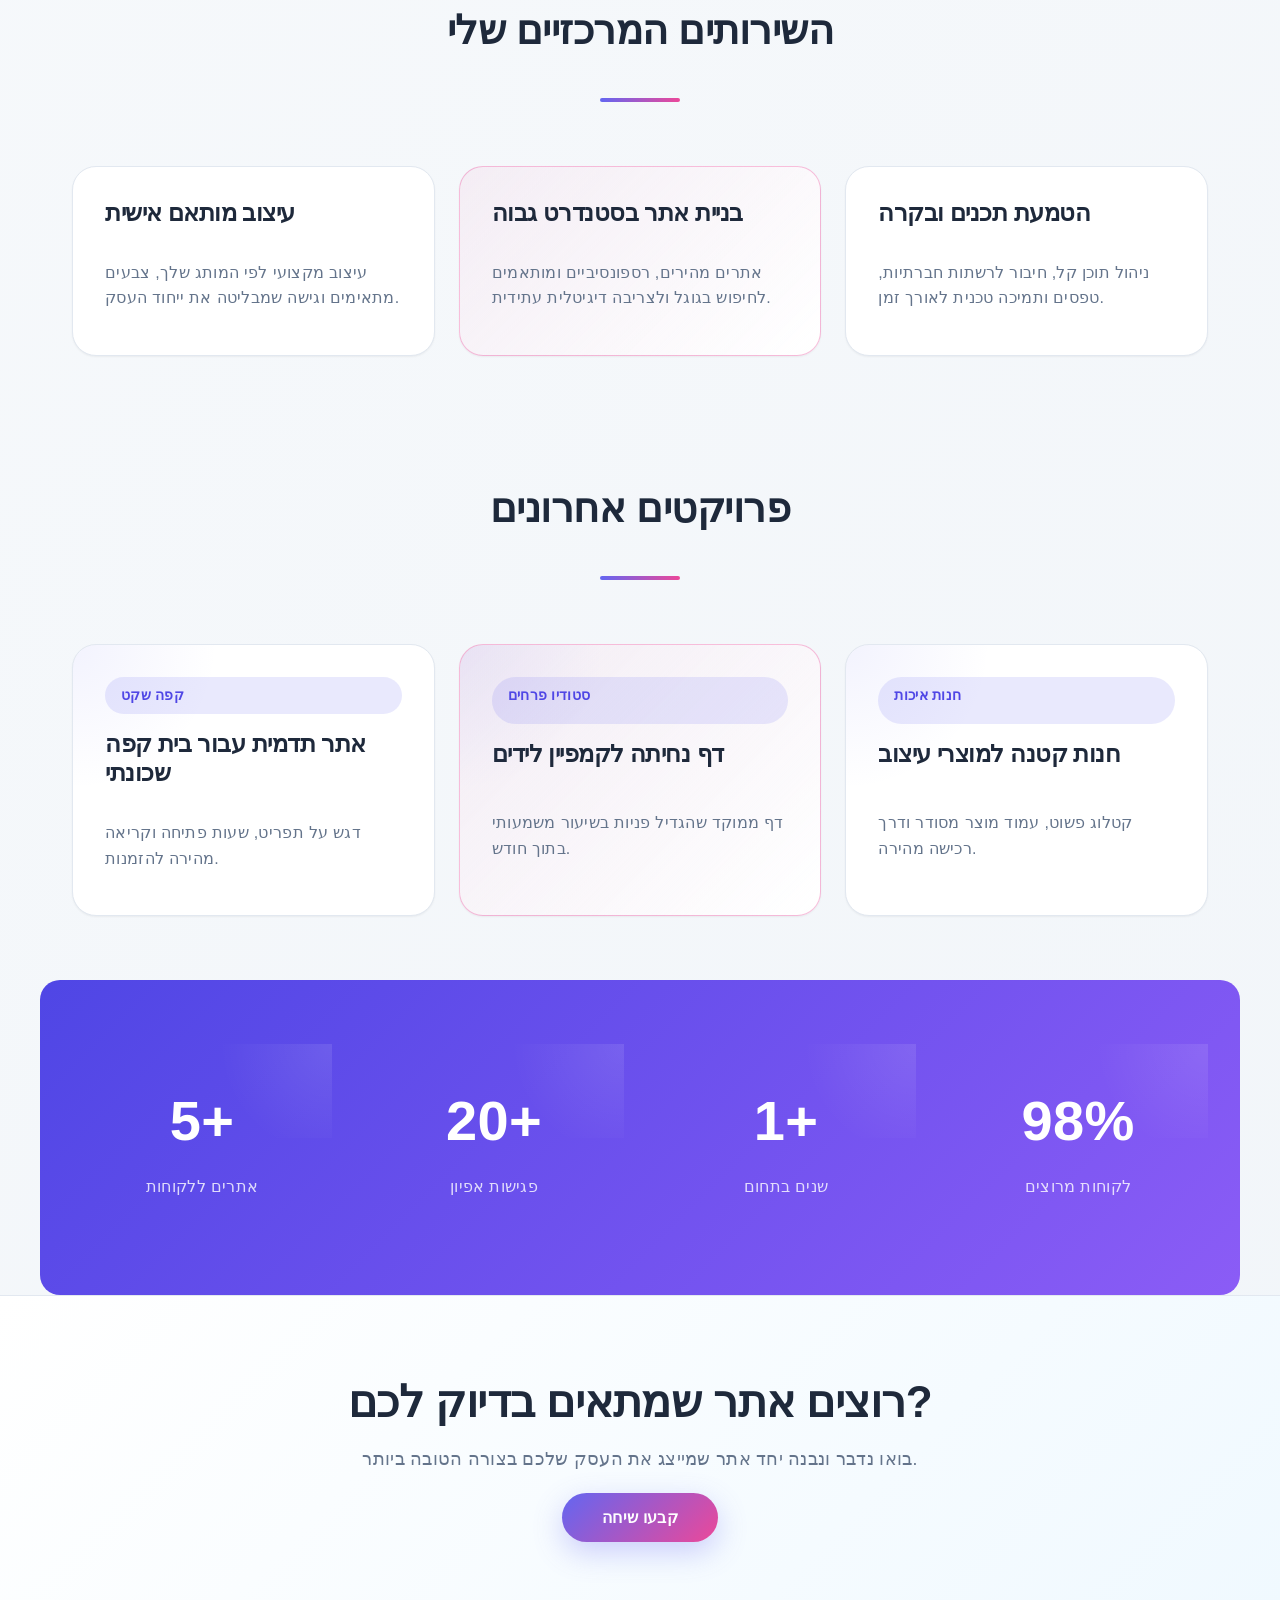
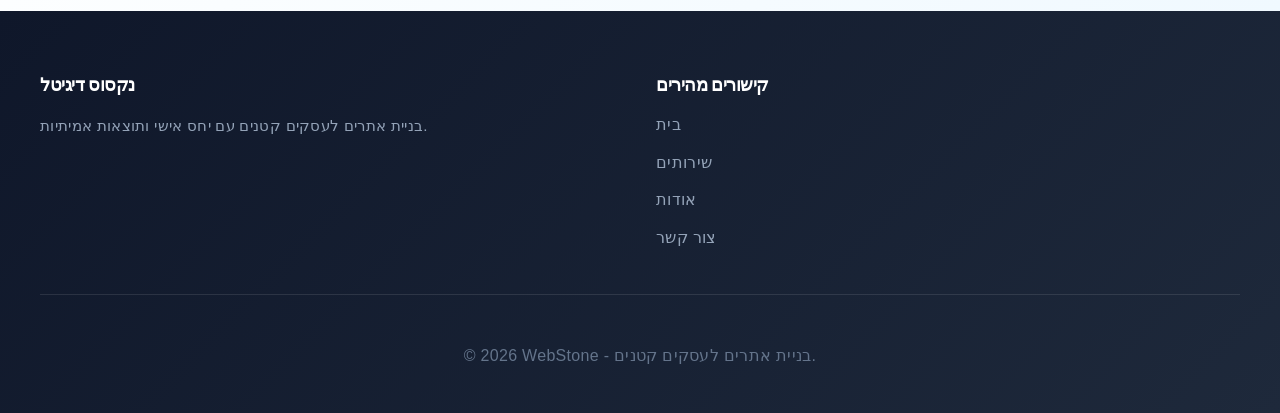
==== commit 9bd25a3a: "b" ====
--- a/index.html
+++ b/index.html
@@ -3,7 +3,7 @@
 <head>
   <meta charset="UTF-8">
   <meta name="viewport" content="width=device-width, initial-scale=1.0">
-  <title>נקסוס דיגיטל - בניית אתרים לעסקים קטנים</title>
+  <title>WebStone - בניית אתרים לעסקים קטנים</title>
   <link rel="stylesheet" href="a.css">
   <link rel="stylesheet" href="pages.css">
   <script defer src="script.js"></script>
@@ -13,7 +13,7 @@
     <div class="navbar-container">
       <div class="navbar-logo">
         <span class="logo-icon">✨</span>
-        <span class="logo-text">NEXUS</span>
+        <span class="logo-text">WebStone</span>
       </div>
       <nav class="nav-menu">
         <div class="nav-item"><a href="index.html" class="nav-link">בית</a></div>
@@ -137,7 +137,7 @@
       </div>
     </div>
     <div class="footer-bottom">
-      <p>&copy; <span id="currentYear"></span> NEXUS - בניית אתרים לעסקים קטנים.</p>
+      <p>&copy; <span id="currentYear"></span> WebStone - בניית אתרים לעסקים קטנים.</p>
     </div>
   </footer>
 </body>
